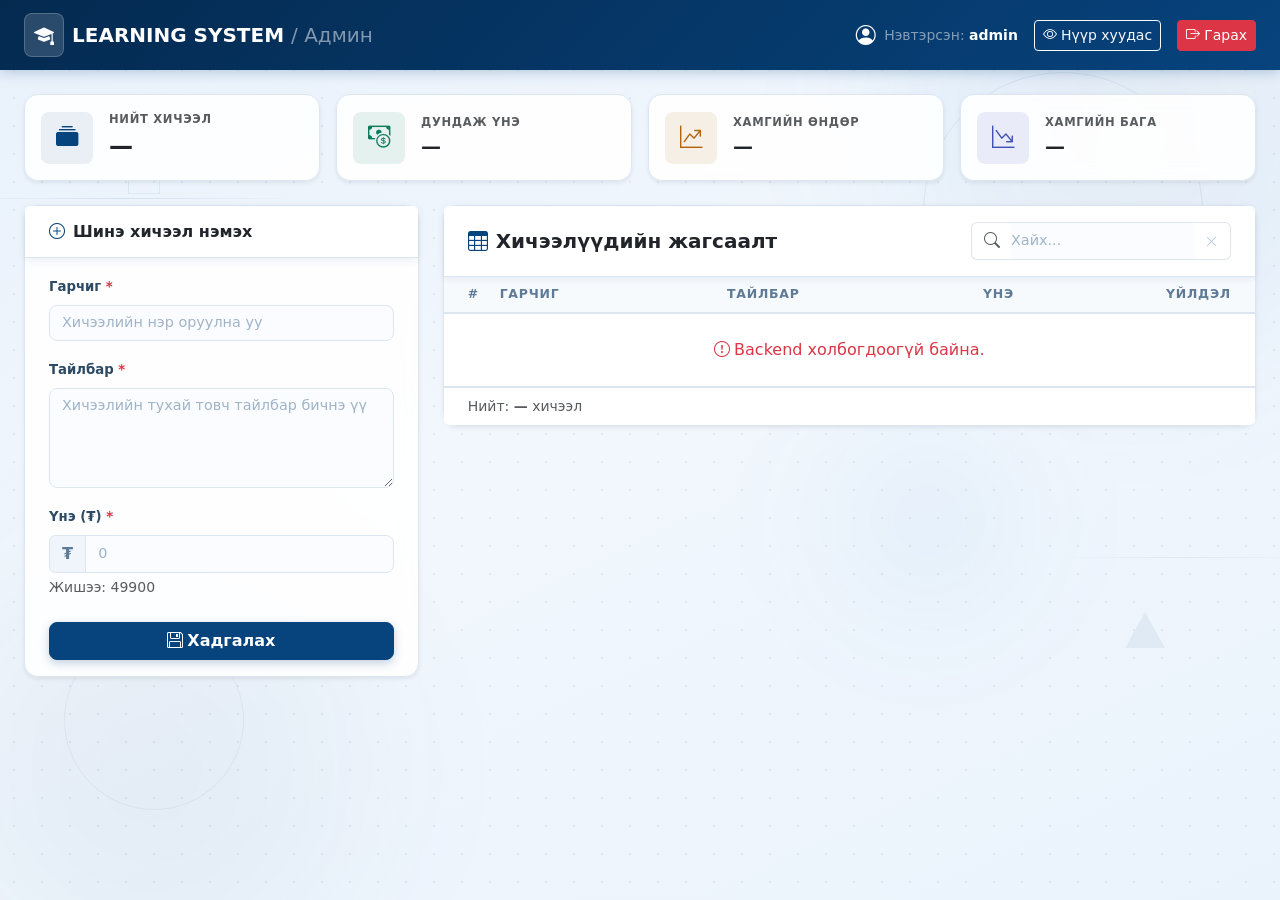
==== frontend/admin.html @ e16eac42 "Full" ====
<!DOCTYPE html>
<html lang="mn">
<head>
    <meta charset="UTF-8">
    <meta name="viewport" content="width=device-width, initial-scale=1.0">
    <title>Админ удирдлага | Learning System</title>
    <link href="https://cdn.jsdelivr.net/npm/bootstrap@5.3.0/dist/css/bootstrap.min.css" rel="stylesheet">
    <link href="https://cdn.jsdelivr.net/npm/bootstrap-icons@1.10.5/font/bootstrap-icons.css" rel="stylesheet">
    <link rel="stylesheet" href="style.css">
    <link rel="stylesheet" href="admin.css">
</head>
<body>

    <!-- Background -->
    <div class="page-blob page-blob-1"></div>
    <div class="page-blob page-blob-2"></div>
    <div class="page-blob page-blob-3"></div>
    <div class="page-shape page-ring-1"></div>
    <div class="page-shape page-ring-2"></div>
    <div class="page-shape page-ring-3"></div>
    <div class="page-shape page-diamond"></div>
    <div class="page-shape page-square"></div>
    <div class="page-shape page-triangle"></div>
    <div class="page-shape page-streak-1"></div>
    <div class="page-shape page-streak-2"></div>

    <!-- Navbar -->
    <nav class="navbar navbar-expand-lg shadow-sm">
        <div class="container-fluid px-4">
            <a class="navbar-brand fw-bold text-white d-flex align-items-center gap-2" href="#">
                <div class="navbar-icon-box">
                    <i class="bi bi-mortarboard-fill"></i>
                </div>
                <span>LEARNING SYSTEM <span class="text-white-50 fw-normal">/ Админ</span></span>
            </a>
            <div class="ms-auto d-flex align-items-center gap-3">
                <div class="d-flex align-items-center gap-2 text-white-50 small">
                    <i class="bi bi-person-circle fs-5 text-white"></i>
                    <span>Нэвтэрсэн: <strong class="text-white">admin</strong></span>
                </div>
                <a href="index.html" class="btn btn-outline-light btn-sm">
                    <i class="bi bi-eye me-1"></i>Нүүр хуудас
                </a>
                <button class="btn btn-danger btn-sm" onclick="logout()">
                    <i class="bi bi-box-arrow-right me-1"></i>Гарах
                </button>
            </div>
        </div>
    </nav>

    <div class="container-fluid px-4 py-4">

        <!-- Stats Row -->
        <div class="row g-3 mb-4">
            <div class="col-6 col-md-3">
                <div class="card border-0 shadow-sm stat-card h-100">
                    <div class="card-body d-flex align-items-center gap-3 py-3">
                        <div class="stat-icon stat-icon-blue">
                            <i class="bi bi-collection-fill"></i>
                        </div>
                        <div>
                            <div class="text-muted stat-label">Нийт хичээл</div>
                            <div class="fs-4 fw-bold text-dark" id="stat-total">—</div>
                        </div>
                    </div>
                </div>
            </div>
            <div class="col-6 col-md-3">
                <div class="card border-0 shadow-sm stat-card h-100">
                    <div class="card-body d-flex align-items-center gap-3 py-3">
                        <div class="stat-icon stat-icon-teal">
                            <i class="bi bi-cash-coin"></i>
                        </div>
                        <div>
                            <div class="text-muted stat-label">Дундаж үнэ</div>
                            <div class="fs-5 fw-bold text-dark" id="stat-avg">—</div>
                        </div>
                    </div>
                </div>
            </div>
            <div class="col-6 col-md-3">
                <div class="card border-0 shadow-sm stat-card h-100">
                    <div class="card-body d-flex align-items-center gap-3 py-3">
                        <div class="stat-icon stat-icon-amber">
                            <i class="bi bi-graph-up-arrow"></i>
                        </div>
                        <div>
                            <div class="text-muted stat-label">Хамгийн өндөр</div>
                            <div class="fs-5 fw-bold text-dark" id="stat-max">—</div>
                        </div>
                    </div>
                </div>
            </div>
            <div class="col-6 col-md-3">
                <div class="card border-0 shadow-sm stat-card h-100">
                    <div class="card-body d-flex align-items-center gap-3 py-3">
                        <div class="stat-icon stat-icon-indigo">
                            <i class="bi bi-graph-down-arrow"></i>
                        </div>
                        <div>
                            <div class="text-muted stat-label">Хамгийн бага</div>
                            <div class="fs-5 fw-bold text-dark" id="stat-min">—</div>
                        </div>
                    </div>
                </div>
            </div>
        </div>

        <div class="row g-4">

            <!-- Form: Add / Edit -->
            <div class="col-lg-4">
                <div class="card border-0 shadow-sm form-card">
                    <div class="card-header bg-white border-bottom py-3 px-4">
                        <h5 class="mb-0 fw-bold" id="formTitle">
                            <i class="bi bi-plus-circle me-2 text-primary"></i>Шинэ хичээл нэмэх
                        </h5>
                    </div>
                    <div class="card-body px-4 py-3">
                        <input type="hidden" id="courseId">
                        <div class="mb-3">
                            <label class="form-label fw-semibold">Гарчиг <span class="text-danger">*</span></label>
                            <input type="text" id="title" class="form-control" placeholder="Хичээлийн нэр оруулна уу" maxlength="255">
                            <div class="invalid-feedback">Гарчиг оруулна уу.</div>
                        </div>
                        <div class="mb-3">
                            <label class="form-label fw-semibold">Тайлбар <span class="text-danger">*</span></label>
                            <textarea id="desc" class="form-control" rows="4" placeholder="Хичээлийн тухай товч тайлбар бичнэ үү"></textarea>
                            <div class="invalid-feedback">Тайлбар оруулна уу.</div>
                        </div>
                        <div class="mb-4">
                            <label class="form-label fw-semibold">Үнэ (₮) <span class="text-danger">*</span></label>
                            <div class="input-group">
                                <span class="input-group-text fw-semibold">₮</span>
                                <input type="number" id="price" class="form-control" placeholder="0" min="0" step="100">
                            </div>
                            <div class="form-text text-muted">Жишээ: 49900</div>
                        </div>
                        <div class="d-grid gap-2">
                            <button class="btn btn-primary fw-semibold" onclick="saveCourse()">
                                <i class="bi bi-floppy me-1"></i>Хадгалах
                            </button>
                            <button id="cancelBtn" class="btn btn-outline-secondary d-none" onclick="resetForm()">
                                <i class="bi bi-x-circle me-1"></i>Цуцлах
                            </button>
                        </div>
                    </div>
                </div>
            </div>

            <!-- Table: Course List -->
            <div class="col-lg-8">
                <div class="card border-0 shadow-sm table-card">
                    <div class="card-header bg-white border-bottom py-3 px-4 d-flex justify-content-between align-items-center flex-wrap gap-2">
                        <h5 class="mb-0 fw-bold">
                            <i class="bi bi-table me-2 text-primary"></i>Хичээлүүдийн жагсаалт
                        </h5>
                        <div class="input-group" style="max-width:260px;">
                            <span class="input-group-text bg-white border-end-0"><i class="bi bi-search text-muted"></i></span>
                            <input type="text" id="searchInput" class="form-control border-start-0 border-end-0 ps-0"
                                   placeholder="Хайх..." oninput="filterTable()">
                            <span class="input-group-text bg-white border-start-0 search-clear"
                                  onclick="clearAdminSearch()" title="Цэвэрлэх">
                                <i class="bi bi-x-lg" style="font-size:.75rem;"></i>
                            </span>
                        </div>
                    </div>
                    <div class="card-body p-0">
                        <div class="table-responsive">
                            <table class="table table-hover align-middle mb-0">
                                <thead class="table-light">
                                    <tr>
                                        <th class="ps-4" style="width:48px;">#</th>
                                        <th style="min-width:160px;">Гарчиг</th>
                                        <th style="min-width:180px;">Тайлбар</th>
                                        <th style="width:120px;">Үнэ</th>
                                        <th class="text-end pe-4" style="width:160px;">Үйлдэл</th>
                                    </tr>
                                </thead>
                                <tbody id="admin-course-list">
                                    <tr>
                                        <td colspan="5" class="text-center py-5 text-muted">
                                            <div class="spinner-border spinner-border-sm me-2 text-primary" role="status"></div>
                                            Ачааллаж байна...
                                        </td>
                                    </tr>
                                </tbody>
                            </table>
                        </div>
                    </div>
                    <div class="card-footer bg-white border-top py-2 px-4 text-muted small d-flex justify-content-between align-items-center">
                        <span>Нийт: <strong id="table-count">—</strong> хичээл</span>
                        <span class="text-muted" id="table-filter-note"></span>
                    </div>
                </div>
            </div>

        </div>
    </div>

    <!-- Delete Confirm Modal -->
    <div class="modal fade" id="deleteModal" tabindex="-1">
        <div class="modal-dialog modal-dialog-centered modal-sm">
            <div class="modal-content border-0 shadow-lg rounded-4">
                <div class="modal-header border-0 pb-0">
                    <div class="d-flex align-items-center gap-2">
                        <div class="delete-icon-box">
                            <i class="bi bi-trash3-fill text-danger fs-5"></i>
                        </div>
                        <h5 class="modal-title fw-bold mb-0">Устгах уу?</h5>
                    </div>
                </div>
                <div class="modal-body pt-2">
                    <p class="mb-1 text-muted small"><strong class="text-dark" id="deleteCourseName"></strong> хичээлийг устгахдаа итгэлтэй байна уу?</p>
                    <p class="text-danger small mb-0"><i class="bi bi-exclamation-circle me-1"></i>Энэ үйлдлийг буцааж болохгүй.</p>
                </div>
                <div class="modal-footer border-0 pt-0 gap-2">
                    <button class="btn btn-light btn-sm flex-fill" data-bs-dismiss="modal">Цуцлах</button>
                    <button class="btn btn-danger btn-sm flex-fill fw-semibold" id="confirmDeleteBtn">
                        <i class="bi bi-trash me-1"></i>Устгах
                    </button>
                </div>
            </div>
        </div>
    </div>

    <!-- Toast notifications -->
    <div class="toast-container position-fixed bottom-0 end-0 p-3">
        <div id="toastMsg" class="toast align-items-center border-0 rounded-3" role="alert">
            <div class="d-flex">
                <div class="toast-body fw-semibold" id="toastText"></div>
                <button type="button" class="btn-close btn-close-white me-2 m-auto" data-bs-dismiss="toast"></button>
            </div>
        </div>
    </div>

    <script src="https://cdn.jsdelivr.net/npm/bootstrap@5.3.0/dist/js/bootstrap.bundle.min.js"></script>
    <script src="script.js"></script>
    <script src="admin.js"></script>
</body>
</html>
---- frontend/style.css ----
/* ════════════════════════════════════════
   CSS Custom Properties
   ════════════════════════════════════════ */
:root {
    --brand:       rgb(7, 67, 125);
    --brand-dark:  rgb(4, 42, 80);
    --brand-light: rgba(7, 67, 125, .08);
    --brand-mid:   rgba(7, 67, 125, .16);
    --accent:      rgb(14, 105, 190);
    --surface:     #f0f5fb;
    --card-bg:     #ffffff;
    --border:      #dce6f0;
    --text:        #0d1b2a;
    --muted:       #5e7a96;
    --success:     #0a7c5c;
    --danger:      #c0392b;
    --radius-sm:   8px;
    --radius-md:   14px;
    --radius-lg:   22px;
    --shadow-sm:   0 2px 8px  rgba(7,67,125,.09);
    --shadow-md:   0 6px 24px rgba(7,67,125,.13);
    --shadow-lg:   0 16px 48px rgba(7,67,125,.17);
}

/* ════════════════════════════════════════
   Shared animations
   ════════════════════════════════════════ */
@keyframes bgFloat1 {
    0%,100% { transform: translate(0,0) scale(1); }
    33%      { transform: translate(50px,-60px) scale(1.07); }
    66%      { transform: translate(-35px,45px) scale(.94); }
}
@keyframes bgFloat2 {
    0%,100% { transform: translate(0,0) scale(1); }
    40%      { transform: translate(-55px,50px) scale(1.09); }
    70%      { transform: translate(40px,-35px) scale(.93); }
}
@keyframes bgFloat3 {
    0%,100% { transform: translate(0,0) scale(1); }
    50%      { transform: translate(35px,55px) scale(1.05); }
}
@keyframes bgDrift {
    0%,100% { transform: translateY(0); }
    50%      { transform: translateY(-16px); }
}
@keyframes bgSpin {
    from { transform: rotate(0deg); }
    to   { transform: rotate(360deg); }
}
@keyframes bgPulse {
    0%,100% { opacity:.12; transform:scale(1); }
    50%      { opacity:.05; transform:scale(1.1); }
}
@keyframes bgShimmer {
    0%   { background-position: -400px 0; }
    100% { background-position: 400px 0; }
}

/* ════════════════════════════════════════
   Bootstrap colour overrides
   ════════════════════════════════════════ */
.btn-primary {
    background-color: var(--brand) !important;
    border-color: var(--brand) !important;
}
.btn-primary:hover, .btn-primary:focus {
    background-color: var(--brand-dark) !important;
    border-color: var(--brand-dark) !important;
    box-shadow: 0 4px 14px rgba(7,67,125,.35) !important;
}
.btn-outline-primary {
    color: var(--brand) !important;
    border-color: var(--brand) !important;
}
.btn-outline-primary:hover {
    background-color: var(--brand) !important;
    color: #fff !important;
}
.text-primary   { color: var(--brand) !important; }
.bg-primary     { background-color: var(--brand) !important; }
.border-primary { border-color: var(--brand) !important; }
.badge.bg-primary { background-color: var(--brand) !important; }

/* ════════════════════════════════════════
   Base
   ════════════════════════════════════════ */
body {
    font-family: 'Segoe UI', system-ui, sans-serif;
    color: var(--text);
    min-height: 100vh;
    position: relative;
    overflow-x: hidden;

    /* Light gradient base */
    background:
        linear-gradient(160deg,
            #eaf2fb 0%,
            #f4f8fd 40%,
            #eef4fc 70%,
            #f0f6ff 100%
        );
}

/* ── Subtle dot mesh overlay ── */
body::before {
    content: '';
    position: fixed;
    inset: 0;
    background-image:
        radial-gradient(rgba(7,67,125,.07) 1px, transparent 1px);
    background-size: 28px 28px;
    pointer-events: none;
    z-index: 0;
}

/* ── Light animated blobs ── */
.page-blob {
    position: fixed;
    border-radius: 50%;
    pointer-events: none;
    z-index: 0;
}
.page-blob-1 {
    width: 600px; height: 600px;
    background: radial-gradient(circle,
        rgba(7,67,125,.07) 0%,
        rgba(14,105,190,.04) 50%,
        transparent 75%);
    top: -180px; right: -150px;
    filter: blur(60px);
    animation: bgFloat1 20s ease-in-out infinite;
}
.page-blob-2 {
    width: 500px; height: 500px;
    background: radial-gradient(circle,
        rgba(4,42,80,.06) 0%,
        rgba(7,67,125,.03) 55%,
        transparent 80%);
    bottom: -120px; left: -100px;
    filter: blur(70px);
    animation: bgFloat2 25s ease-in-out infinite;
}
.page-blob-3 {
    width: 320px; height: 320px;
    background: radial-gradient(circle,
        rgba(14,105,190,.05) 0%,
        transparent 70%);
    top: 40%; left: 60%;
    filter: blur(50px);
    animation: bgFloat3 18s ease-in-out infinite;
}

/* ── Floating geometric shapes ── */
.page-shape {
    position: fixed;
    pointer-events: none;
    z-index: 0;
}
.page-ring-1 {
    width: 280px; height: 280px;
    border-radius: 50%;
    border: 1px solid rgba(7,67,125,.08);
    top: 8%; right: 6%;
    animation: bgPulse 10s ease-in-out infinite, bgDrift 14s ease-in-out infinite;
}
.page-ring-2 {
    width: 180px; height: 180px;
    border-radius: 50%;
    border: 1px solid rgba(7,67,125,.06);
    bottom: 10%; left: 5%;
    animation: bgPulse 12s ease-in-out infinite 3s, bgDrift 16s ease-in-out infinite 2s;
}
.page-ring-3 {
    width: 100px; height: 100px;
    border-radius: 50%;
    border: 1px solid rgba(7,67,125,.05);
    top: 55%; left: 8%;
    animation: bgPulse 8s ease-in-out infinite 1s;
}
.page-diamond {
    width: 54px; height: 54px;
    border: 1px solid rgba(7,67,125,.09);
    transform: rotate(45deg);
    top: 28%; right: 14%;
    animation: bgSpin 35s linear infinite, bgDrift 11s ease-in-out infinite;
}
.page-square {
    width: 32px; height: 32px;
    border: 1px solid rgba(7,67,125,.07);
    top: 18%; left: 10%;
    animation: bgSpin 22s linear infinite reverse, bgDrift 13s ease-in-out infinite 2s;
}
.page-triangle {
    width: 0; height: 0;
    border-left: 20px solid transparent;
    border-right: 20px solid transparent;
    border-bottom: 36px solid rgba(7,67,125,.06);
    bottom: 28%; right: 9%;
    animation: bgDrift 17s ease-in-out infinite 1s;
}
.page-streak-1 {
    width: 350px; height: 1px;
    background: linear-gradient(90deg,
        transparent, rgba(7,67,125,.1), transparent);
    top: 22%; left: -50px;
    animation: bgDrift 18s ease-in-out infinite;
}
.page-streak-2 {
    width: 250px; height: 1px;
    background: linear-gradient(90deg,
        transparent, rgba(7,67,125,.07), transparent);
    bottom: 38%; right: -30px;
    animation: bgDrift 20s ease-in-out infinite 5s;
}

/* ── All content above background ── */
nav, .hero-section, .container,
.container-fluid, footer,
.modal, .toast-container {
    position: relative;
    z-index: 1;
}

/* ════════════════════════════════════════
   Navbar
   ════════════════════════════════════════ */
.navbar.navbar-dark.bg-dark {
    background: linear-gradient(135deg,
        var(--brand-dark) 0%,
        var(--brand) 100%) !important;
    box-shadow: 0 2px 20px rgba(7,67,125,.3) !important;
}

/* ════════════════════════════════════════
   Hero section
   ════════════════════════════════════════ */
.hero-section {
    background: linear-gradient(140deg,
        var(--brand-dark) 0%,
        var(--brand) 55%,
        var(--accent) 100%);
    color: #fff;
    padding: 72px 0 60px;
    border-radius: 0 0 40px 40px;
    position: relative;
    overflow: hidden;
    box-shadow: var(--shadow-lg);
}
.hero-section::before {
    content: '';
    position: absolute;
    width: 420px; height: 420px;
    border-radius: 50%;
    background: rgba(255,255,255,.05);
    top: -130px; right: -80px;
    pointer-events: none;
}
.hero-section::after {
    content: '';
    position: absolute;
    width: 260px; height: 260px;
    border-radius: 50%;
    background: rgba(255,255,255,.04);
    bottom: -70px; left: -50px;
    pointer-events: none;
}

/* Hero search */
.hero-section .input-group {
    border-radius: 50px;
    overflow: hidden;
    box-shadow: 0 8px 32px rgba(0,0,0,.18);
}
.hero-section .input-group .form-control,
.hero-section .input-group .input-group-text,
.hero-section .input-group .btn {
    border-radius: 0;
    border: none;
    font-size: 1rem;
}
.hero-section .input-group .form-control:focus { box-shadow: none; }

/* ════════════════════════════════════════
   Stats bar
   ════════════════════════════════════════ */
.bg-white.border-bottom {
    background: rgba(255,255,255,.85) !important;
    backdrop-filter: blur(12px);
    border-bottom: 1px solid var(--border) !important;
    box-shadow: var(--shadow-sm) !important;
}

/* ════════════════════════════════════════
   Cards
   ════════════════════════════════════════ */
.card {
    border-radius: var(--radius-md);
    border: 1px solid var(--border);
    background: rgba(255,255,255,.9);
    backdrop-filter: blur(8px);
}

.course-card {
    transition: transform .22s ease, box-shadow .22s ease, border-color .22s;
    border-radius: var(--radius-md) !important;
    border: 1px solid var(--border) !important;
    background: rgba(255,255,255,.92) !important;
}
.course-card:hover {
    transform: translateY(-8px);
    box-shadow: var(--shadow-lg) !important;
    border-color: rgba(7,67,125,.22) !important;
}

.course-badge {
    background: var(--brand-light);
    color: var(--brand);
    font-weight: 600;
    font-size: .78rem;
    padding: 5px 12px;
    border-radius: 20px;
    display: inline-flex;
    align-items: center;
    gap: 4px;
    border: 1px solid rgba(7,67,125,.12);
}

/* ── Course card buttons ── */
.course-btn {
    display: inline-flex;
    align-items: center;
    gap: 5px;
    padding: 5px 13px;
    border-radius: 20px;
    font-size: .78rem;
    font-weight: 600;
    cursor: pointer;
    border: 1.5px solid transparent;
    transition: all .18s ease;
    white-space: nowrap;
    line-height: 1.4;
}
.course-btn i { font-size: .8rem; }

.course-btn-outline {
    background: transparent;
    border-color: #c8d8e8;
    color: var(--muted);
}
.course-btn-outline:hover {
    border-color: var(--brand);
    color: var(--brand);
    background: var(--brand-light);
}

.course-btn-primary {
    background: var(--brand);
    border-color: var(--brand);
    color: #fff;
    box-shadow: 0 2px 8px rgba(7,67,125,.25);
}
.course-btn-primary:hover {
    background: var(--brand-dark);
    border-color: var(--brand-dark);
    box-shadow: 0 4px 14px rgba(7,67,125,.35);
    transform: translateY(-1px);
}
.course-btn-primary:active { transform: translateY(0); }

/* ── Price tag ── */
.price-tag {
    color: var(--brand);
    font-size: 1.05rem;
    font-weight: 700;
    background: var(--brand-light);
    border-radius: var(--radius-sm);
    padding: 4px 12px;
    border: 1px solid rgba(7,67,125,.14);
}

/* ── Section label ── */
#course-count-badge {
    background: var(--brand-light) !important;
    color: var(--brand) !important;
    font-size: .78rem;
    border-radius: 20px;
    padding: 3px 10px;
}

.form-select:focus {
    border-color: var(--brand);
    box-shadow: 0 0 0 3px var(--brand-light);
}

/* ════════════════════════════════════════
   Table
   ════════════════════════════════════════ */
.table thead th {
    font-weight: 600;
    font-size: .82rem;
    text-transform: uppercase;
    letter-spacing: .5px;
    color: var(--muted);
}
.table td { vertical-align: middle; }

/* ════════════════════════════════════════
   Footer
   ════════════════════════════════════════ */
footer {
    background: linear-gradient(135deg,
        var(--brand-dark) 0%, var(--brand) 100%) !important;
    color: rgba(255,255,255,.5);
    font-size: .82rem;
}

/* ════════════════════════════════════════
   Modals
   ════════════════════════════════════════ */
#courseDetailModal .modal-content,
#enrollSuccessModal .modal-content {
    border-radius: var(--radius-lg);
    border: none;
    box-shadow: var(--shadow-lg);
    backdrop-filter: blur(12px);
}
#courseDetailModal .modal-header .badge {
    background: var(--brand-light) !important;
    color: var(--brand) !important;
    border-radius: 20px;
    font-size: .8rem;
}
#courseDetailModal .bg-light {
    background: var(--surface) !important;
    border-radius: var(--radius-md);
    border: 1px solid var(--border);
}
#enrollSuccessModal .bi-check-circle-fill,
#enrollSuccessModal .btn-success {
    color: var(--brand) !important;
}
#enrollSuccessModal .btn-success {
    background-color: var(--brand) !important;
    border-color: var(--brand) !important;
}
---- frontend/admin.css ----
/* ── Admin page styles ── */

/* Admin-specific body: slightly cooler tint */
body {
    background:
        linear-gradient(155deg,
            #e8f1fb 0%,
            #f2f7fd 45%,
            #eaf3fc 100%
        ) !important;
}

/* ── Content above background ── */
nav, .container-fluid, .modal, .toast-container {
    position: relative;
    z-index: 1;
}

/* ── Navbar ── */
.navbar {
    background: linear-gradient(135deg, var(--brand-dark) 0%, var(--brand) 100%) !important;
    box-shadow: 0 2px 12px rgba(7,67,125,.25) !important;
}

.navbar-icon-box {
    background: rgba(255,255,255,.15);
    border-radius: var(--radius-sm);
    padding: 6px 9px;
    border: 1px solid rgba(255,255,255,.2);
}

/* ── Stat cards ── */
.stat-card {
    border-radius: var(--radius-md);
    border: 1px solid var(--border) !important;
    transition: transform .15s, box-shadow .15s;
}
.stat-card:hover {
    transform: translateY(-3px);
    box-shadow: var(--shadow-md) !important;
}

.stat-icon {
    width: 52px;
    height: 52px;
    border-radius: var(--radius-sm);
    display: flex;
    align-items: center;
    justify-content: center;
    font-size: 1.4rem;
    flex-shrink: 0;
}

/* stat icon color variants */
.stat-icon-blue   { background: var(--brand-light);      color: var(--brand); }
.stat-icon-teal   { background: rgba(10,124,92,.1);      color: var(--success); }
.stat-icon-amber  { background: rgba(180,100,10,.1);     color: #b4640a; }
.stat-icon-indigo { background: rgba(63,81,181,.1);      color: #3f51b5; }

.stat-label {
    font-size: .72rem;
    font-weight: 700;
    text-transform: uppercase;
    letter-spacing: .06em;
    color: var(--muted);
}

/* ── Form & Table cards ── */
.form-card,
.table-card {
    border-radius: var(--radius-md);
    border: 1px solid var(--border) !important;
}

.card-header {
    background: var(--card-bg) !important;
    border-bottom: 1px solid var(--border) !important;
}
.card-footer {
    background: var(--card-bg) !important;
    border-top: 1px solid var(--border) !important;
}

/* ── Form controls ── */
.form-control,
.form-select {
    border: 1.5px solid var(--border);
    border-radius: var(--radius-sm);
    font-size: .9rem;
    background: #fafcff;
    color: var(--text);
    transition: border-color .15s, box-shadow .15s;
}
.form-control:focus,
.form-select:focus {
    border-color: var(--brand);
    box-shadow: 0 0 0 3px var(--brand-light);
    background: #fff;
}
.form-control::placeholder { color: #a0b4c8; }

.form-label {
    font-size: .83rem;
    font-weight: 600;
    color: #2c4a63;
}

.input-group-text {
    background: #f0f5fb;
    border: 1.5px solid var(--border);
    color: var(--muted);
    font-weight: 600;
}

#formTitle { font-size: 1rem; }

/* ── Save button ── */
.btn-primary {
    background: var(--brand) !important;
    border-color: var(--brand) !important;
    font-weight: 600;
    border-radius: var(--radius-sm) !important;
    box-shadow: 0 3px 10px rgba(7,67,125,.25);
    transition: background .15s, box-shadow .15s, transform .1s;
}
.btn-primary:hover {
    background: var(--brand-dark) !important;
    border-color: var(--brand-dark) !important;
    box-shadow: 0 6px 18px rgba(7,67,125,.35) !important;
    transform: translateY(-1px);
}
.btn-primary:active { transform: translateY(0); }

/* ── Table ── */
.table thead th {
    font-size: .78rem;
    text-transform: uppercase;
    letter-spacing: .06em;
    color: var(--muted);
    border-bottom: 2px solid var(--border) !important;
    background: #f7fafd !important;
}
.table tbody tr {
    transition: background .1s;
}
.table tbody tr:hover { background: #f4f8fd !important; }
.table td { border-color: var(--border) !important; }

/* ── Price badge ── */
.price-badge {
    background: rgba(10,124,92,.1);
    color: var(--success);
    font-weight: 700;
    border-radius: var(--radius-sm);
    padding: 3px 10px;
    font-size: .88rem;
}

/* ── Search ── */
.search-clear {
    cursor: pointer;
    color: #b0c4d4;
    transition: color .15s;
}
.search-clear:hover { color: var(--brand); }

/* ── Action buttons ── */
.action-btn {
    border-radius: var(--radius-sm) !important;
    font-size: .79rem;
    padding: 4px 10px;
    font-weight: 500;
}
.btn-outline-primary {
    color: var(--brand) !important;
    border-color: var(--brand) !important;
}
.btn-outline-primary:hover {
    background: var(--brand) !important;
    color: #fff !important;
}

/* ── Delete modal icon box ── */
.delete-icon-box {
    background: rgba(192,57,43,.1);
    border-radius: 10px;
    padding: 8px 10px;
}

/* ── Toast ── */
.toast {
    border-radius: var(--radius-sm) !important;
    box-shadow: var(--shadow-md) !important;
}
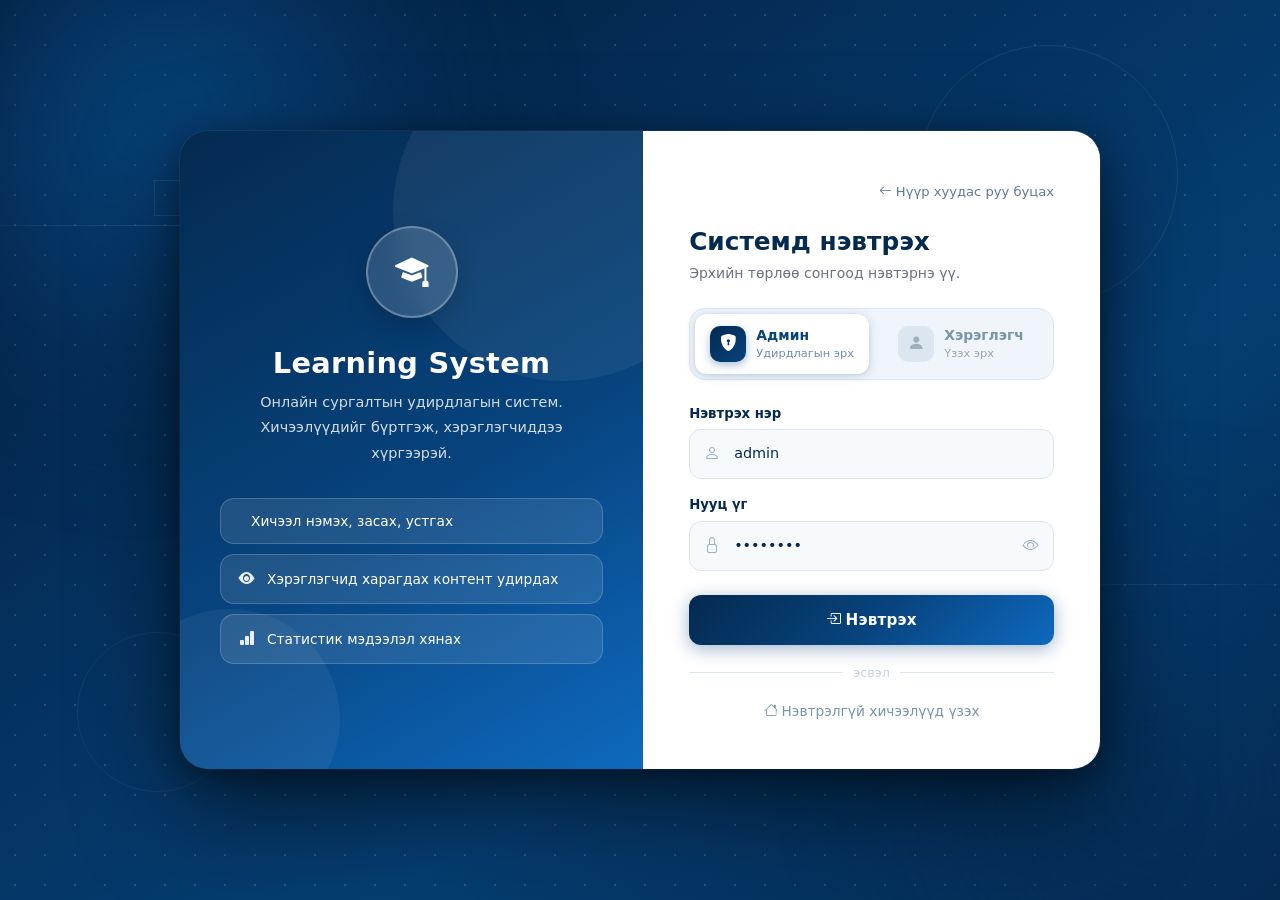
==== commit 1ecd7bba: "Full fixed" ====
--- a/frontend/admin.html
+++ b/frontend/admin.html
@@ -34,7 +34,7 @@
                 <span>LEARNING SYSTEM <span class="text-white-50 fw-normal">/ Админ</span></span>
             </a>
             <div class="ms-auto d-flex align-items-center gap-3">
-                <div class="d-flex align-items-center gap-2 text-white-50 small">
+                <div class="d-none d-md-flex align-items-center gap-2 text-white-50 small">
                     <i class="bi bi-person-circle fs-5 text-white"></i>
                     <span>Нэвтэрсэн: <strong class="text-white">admin</strong></span>
                 </div>
@@ -174,7 +174,7 @@
                                         <th style="min-width:160px;">Гарчиг</th>
                                         <th style="min-width:180px;">Тайлбар</th>
                                         <th style="width:120px;">Үнэ</th>
-                                        <th class="text-end pe-4" style="width:160px;">Үйлдэл</th>
+                                        <th class="text-end pe-4" style="width:180px;">Үйлдэл</th>
                                     </tr>
                                 </thead>
                                 <tbody id="admin-course-list">
@@ -198,6 +198,131 @@
         </div>
     </div>
 
+    <!-- Course Info Modal -->
+    <div class="modal fade" id="courseInfoModal" tabindex="-1">
+        <div class="modal-dialog modal-dialog-centered modal-dialog-scrollable modal-lg">
+            <div class="modal-content border-0 shadow-lg rounded-4">
+                <div class="modal-header border-bottom px-4 py-3">
+                    <div class="flex-grow-1 me-3 min-w-0">
+                        <span class="badge rounded-pill px-2 py-1 mb-1"
+                              style="background:var(--brand-light);color:var(--brand);font-size:.73rem;">
+                            <i class="bi bi-book me-1"></i>Хичээлийн дэлгэрэнгүй
+                        </span>
+                        <h5 class="modal-title fw-bold mb-0 mt-1" id="infoTitle"
+                            style="font-size:1.05rem; word-break:break-word;"></h5>
+                    </div>
+                    <button type="button" class="btn-close flex-shrink-0" data-bs-dismiss="modal"></button>
+                </div>
+                <div class="modal-body px-4 py-3">
+                    <p class="text-muted mb-4" id="infoDesc" style="font-size:.9rem; line-height:1.6;"></p>
+                    <div class="row g-2 mb-4">
+                        <div class="col-6 col-sm-4">
+                            <div class="bg-light rounded-3 p-3 text-center">
+                                <i class="bi bi-cash-coin text-success fs-4"></i>
+                                <div class="fw-bold mt-1 text-success" id="infoPrice"></div>
+                                <div class="text-muted" style="font-size:.73rem;">Үнэ</div>
+                            </div>
+                        </div>
+                        <div class="col-6 col-sm-4">
+                            <div class="bg-light rounded-3 p-3 text-center">
+                                <i class="bi bi-calendar-check text-primary fs-4"></i>
+                                <div class="fw-bold mt-1 small" id="infoDate"></div>
+                                <div class="text-muted" style="font-size:.73rem;">Огноо</div>
+                            </div>
+                        </div>
+                        <div class="col-12 col-sm-4">
+                            <div class="bg-light rounded-3 p-3 text-center">
+                                <i class="bi bi-collection-play text-warning fs-4"></i>
+                                <div class="fw-bold mt-1" id="infoCount">—</div>
+                                <div class="text-muted" style="font-size:.73rem;">Материал</div>
+                            </div>
+                        </div>
+                    </div>
+                    <hr class="my-3">
+                    <h6 class="fw-bold mb-3">
+                        <i class="bi bi-collection-play me-2 text-primary"></i>Хичээлийн материалууд
+                    </h6>
+                    <div id="infoLessons"></div>
+                </div>
+                <div class="modal-footer border-0 px-4 gap-2 flex-wrap">
+                    <button class="btn btn-outline-secondary btn-sm" data-bs-dismiss="modal">
+                        <i class="bi bi-x me-1"></i>Хаах
+                    </button>
+                    <button class="btn btn-outline-warning btn-sm" id="infoEditBtn">
+                        <i class="bi bi-pencil me-1"></i>Засах
+                    </button>
+                    <button class="btn btn-success btn-sm" id="infoMaterialBtn">
+                        <i class="bi bi-cloud-upload me-1"></i>Материал оруулах
+                    </button>
+                </div>
+            </div>
+        </div>
+    </div>
+
+    <!-- Materials Upload Modal -->
+    <div class="modal fade" id="materialModal" tabindex="-1">
+        <div class="modal-dialog modal-dialog-centered modal-dialog-scrollable modal-lg">
+            <div class="modal-content border-0 shadow-lg rounded-4">
+                <div class="modal-header border-bottom">
+                    <div class="d-flex align-items-center gap-2">
+                        <i class="bi bi-collection-play-fill text-primary fs-5"></i>
+                        <h5 class="modal-title fw-bold mb-0">
+                            Материал — <span id="materialCourseTitle" class="text-primary"></span>
+                        </h5>
+                    </div>
+                    <button type="button" class="btn-close" data-bs-dismiss="modal"></button>
+                </div>
+                <div class="modal-body p-4">
+                    <input type="hidden" id="materialCourseId">
+
+                    <!-- Upload form -->
+                    <div class="card border bg-light mb-4">
+                        <div class="card-body p-3">
+                            <h6 class="fw-semibold mb-3">
+                                <i class="bi bi-cloud-upload me-2 text-primary"></i>Шинэ файл оруулах
+                            </h6>
+                            <div class="mb-2">
+                                <label class="form-label small fw-semibold">
+                                    Гарчиг <span class="text-danger">*</span>
+                                </label>
+                                <input type="text" id="lessonTitle" class="form-control form-control-sm"
+                                       placeholder="Жишээ: 1-р хичээл — Python танилцуулга">
+                            </div>
+                            <div class="mb-3">
+                                <label class="form-label small fw-semibold">
+                                    Файл <span class="text-danger">*</span>
+                                </label>
+                                <input type="file" id="lessonFile" class="form-control form-control-sm"
+                                       accept=".mp4,.webm,.avi,.mov,.mkv,.pdf,.docx,.doc,.pptx,.ppt,.xlsx,.xls,.txt,.zip,.rar">
+                                <div class="form-text">
+                                    Дэмжигдсэн: MP4, WebM, PDF, DOCX, PPTX, XLSX, TXT, ZIP, RAR (макс 500MB)
+                                </div>
+                            </div>
+                            <div id="uploadProgress" class="progress mb-3 d-none" style="height:22px;">
+                                <div id="uploadProgressBar"
+                                     class="progress-bar progress-bar-striped progress-bar-animated fw-semibold"
+                                     style="width:0%;font-size:.8rem;">0%</div>
+                            </div>
+                            <button class="btn btn-primary btn-sm px-3" onclick="uploadLesson()">
+                                <i class="bi bi-upload me-1"></i>Оруулах
+                            </button>
+                        </div>
+                    </div>
+
+                    <!-- Existing lessons -->
+                    <h6 class="fw-semibold mb-2">
+                        <i class="bi bi-list-ul me-2 text-secondary"></i>Байгаа материалууд
+                    </h6>
+                    <div id="lessonsList">
+                        <div class="text-center text-muted py-3">
+                            <div class="spinner-border spinner-border-sm"></div>
+                        </div>
+                    </div>
+                </div>
+            </div>
+        </div>
+    </div>
+
     <!-- Delete Confirm Modal -->
     <div class="modal fade" id="deleteModal" tabindex="-1">
         <div class="modal-dialog modal-dialog-centered modal-sm">
--- a/frontend/style.css
+++ b/frontend/style.css
@@ -216,7 +216,7 @@
 /* ── All content above background ── */
 nav, .hero-section, .container,
 .container-fluid, footer,
-.modal, .toast-container {
+.toast-container {
     position: relative;
     z-index: 1;
 }
@@ -443,3 +443,42 @@
     background-color: var(--brand) !important;
     border-color: var(--brand) !important;
 }
+
+/* ── Lesson list in detail modal ── */
+#detail-lessons .border-bottom:last-child { border-bottom: none !important; }
+
+/* ══════════════════════════
+   RESPONSIVE — User side
+   ══════════════════════════ */
+
+@media (max-width: 767px) {
+    /* Hero */
+    .hero-section { padding: 40px 0 32px; border-radius: 0 0 24px 24px; }
+    .hero-section h1 { font-size: 1.5rem; }
+    .hero-section .lead { font-size: .95rem; }
+
+    /* Navbar */
+    .navbar .btn-outline-light { font-size: .78rem; padding: .25rem .55rem; }
+
+    /* Course cards */
+    .course-btn { padding: 4px 10px; font-size: .72rem; }
+    .price-tag { font-size: .9rem; padding: 3px 9px; }
+
+    /* Course detail modal */
+    .modal-dialog { margin: 8px; }
+    #courseDetailModal .modal-body { padding: 1rem !important; }
+    #courseDetailModal .modal-footer { padding: .75rem 1rem !important; }
+    #courseDetailModal .row.g-3 { --bs-gutter-x: .5rem; --bs-gutter-y: .5rem; }
+}
+
+@media (max-width: 576px) {
+    /* Stats bar */
+    .bg-white.border-bottom .col-4 .fw-bold { font-size: .9rem; }
+    .bg-white.border-bottom .col-4 .small { font-size: .7rem; }
+
+    /* Sort select */
+    #sortSelect { font-size: .8rem; }
+
+    /* Cards grid: 1 column */
+    #course-display .col-md-4 { width: 100%; }
+}
--- a/frontend/admin.css
+++ b/frontend/admin.css
@@ -11,7 +11,7 @@
 }
 
 /* ── Content above background ── */
-nav, .container-fluid, .modal, .toast-container {
+nav, .container-fluid, .toast-container {
     position: relative;
     z-index: 1;
 }
@@ -192,3 +192,75 @@
     border-radius: var(--radius-sm) !important;
     box-shadow: var(--shadow-md) !important;
 }
+
+/* ── Clickable course title ── */
+.course-name-link {
+    cursor: pointer;
+    color: var(--brand);
+    transition: color .15s, text-decoration .15s;
+}
+.course-name-link:hover {
+    color: var(--brand-dark);
+    text-decoration: underline;
+    text-underline-offset: 3px;
+}
+
+/* ── Modal scrollable improvements ── */
+.modal-dialog-scrollable .modal-body {
+    scrollbar-width: thin;
+    scrollbar-color: var(--border) transparent;
+}
+.modal-dialog-scrollable .modal-body::-webkit-scrollbar { width: 5px; }
+.modal-dialog-scrollable .modal-body::-webkit-scrollbar-track { background: transparent; }
+.modal-dialog-scrollable .modal-body::-webkit-scrollbar-thumb { background: var(--border); border-radius: 4px; }
+
+/* ══════════════════════════
+   RESPONSIVE
+   ══════════════════════════ */
+
+/* Tablet */
+@media (max-width: 991px) {
+    .container-fluid.px-4 {
+        padding-left: 16px !important;
+        padding-right: 16px !important;
+    }
+}
+
+/* Mobile */
+@media (max-width: 767px) {
+    /* Navbar */
+    .navbar .btn { font-size: .78rem; padding: .25rem .55rem; }
+    .navbar-icon-box { padding: 5px 7px; }
+    .navbar-brand { font-size: .95rem; }
+
+    /* Reduce page padding */
+    .container-fluid.py-4 { padding-top: .75rem !important; padding-bottom: .75rem !important; }
+
+    /* Stat cards */
+    .stat-icon { width: 40px; height: 40px; font-size: 1.1rem; }
+    .stat-label { font-size: .62rem; }
+    #stat-total { font-size: 1.1rem !important; }
+    #stat-avg, #stat-max, #stat-min { font-size: .95rem !important; }
+
+    /* Form & table cards */
+    .form-card .card-body { padding: 1rem !important; }
+    .table-card .card-header { flex-direction: column; align-items: flex-start !important; gap: .5rem; }
+    .table-card .card-header .input-group { max-width: 100% !important; width: 100% !important; }
+
+    /* Table action buttons */
+    .action-btn { padding: 3px 7px !important; font-size: .73rem; }
+
+    /* Modal */
+    .modal-dialog { margin: 8px; }
+    .modal-body.px-4 { padding-left: 1rem !important; padding-right: 1rem !important; }
+    .modal-footer.px-4 { padding-left: 1rem !important; padding-right: 1rem !important; }
+    .modal-footer { flex-wrap: wrap; }
+    .modal-footer .btn { flex: 1 1 auto; }
+}
+
+/* Small mobile */
+@media (max-width: 400px) {
+    .navbar-brand span { font-size: .82rem; }
+    .stat-card .card-body { padding: .6rem !important; gap: .5rem !important; }
+    .g-3 { --bs-gutter-x: .5rem; --bs-gutter-y: .5rem; }
+}
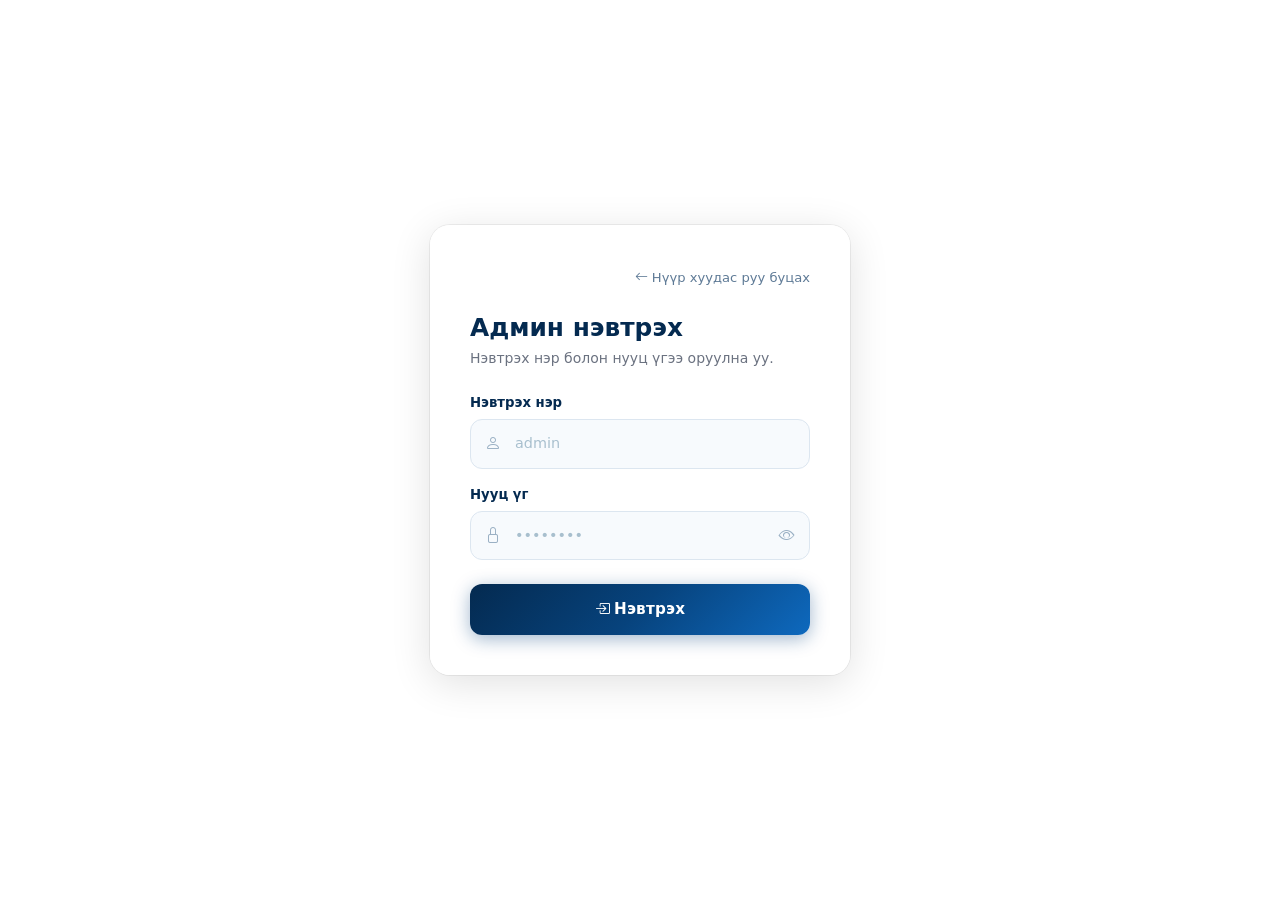
==== commit d1331bf6: "Fixed" ====
--- a/frontend/admin.html
+++ b/frontend/admin.html
@@ -49,62 +49,6 @@
     </nav>
 
     <div class="container-fluid px-4 py-4">
-
-        <!-- Stats Row -->
-        <div class="row g-3 mb-4">
-            <div class="col-6 col-md-3">
-                <div class="card border-0 shadow-sm stat-card h-100">
-                    <div class="card-body d-flex align-items-center gap-3 py-3">
-                        <div class="stat-icon stat-icon-blue">
-                            <i class="bi bi-collection-fill"></i>
-                        </div>
-                        <div>
-                            <div class="text-muted stat-label">Нийт хичээл</div>
-                            <div class="fs-4 fw-bold text-dark" id="stat-total">—</div>
-                        </div>
-                    </div>
-                </div>
-            </div>
-            <div class="col-6 col-md-3">
-                <div class="card border-0 shadow-sm stat-card h-100">
-                    <div class="card-body d-flex align-items-center gap-3 py-3">
-                        <div class="stat-icon stat-icon-teal">
-                            <i class="bi bi-cash-coin"></i>
-                        </div>
-                        <div>
-                            <div class="text-muted stat-label">Дундаж үнэ</div>
-                            <div class="fs-5 fw-bold text-dark" id="stat-avg">—</div>
-                        </div>
-                    </div>
-                </div>
-            </div>
-            <div class="col-6 col-md-3">
-                <div class="card border-0 shadow-sm stat-card h-100">
-                    <div class="card-body d-flex align-items-center gap-3 py-3">
-                        <div class="stat-icon stat-icon-amber">
-                            <i class="bi bi-graph-up-arrow"></i>
-                        </div>
-                        <div>
-                            <div class="text-muted stat-label">Хамгийн өндөр</div>
-                            <div class="fs-5 fw-bold text-dark" id="stat-max">—</div>
-                        </div>
-                    </div>
-                </div>
-            </div>
-            <div class="col-6 col-md-3">
-                <div class="card border-0 shadow-sm stat-card h-100">
-                    <div class="card-body d-flex align-items-center gap-3 py-3">
-                        <div class="stat-icon stat-icon-indigo">
-                            <i class="bi bi-graph-down-arrow"></i>
-                        </div>
-                        <div>
-                            <div class="text-muted stat-label">Хамгийн бага</div>
-                            <div class="fs-5 fw-bold text-dark" id="stat-min">—</div>
-                        </div>
-                    </div>
-                </div>
-            </div>
-        </div>
 
         <div class="row g-4">
 
@@ -188,10 +132,6 @@
                             </table>
                         </div>
                     </div>
-                    <div class="card-footer bg-white border-top py-2 px-4 text-muted small d-flex justify-content-between align-items-center">
-                        <span>Нийт: <strong id="table-count">—</strong> хичээл</span>
-                        <span class="text-muted" id="table-filter-note"></span>
-                    </div>
                 </div>
             </div>
 
